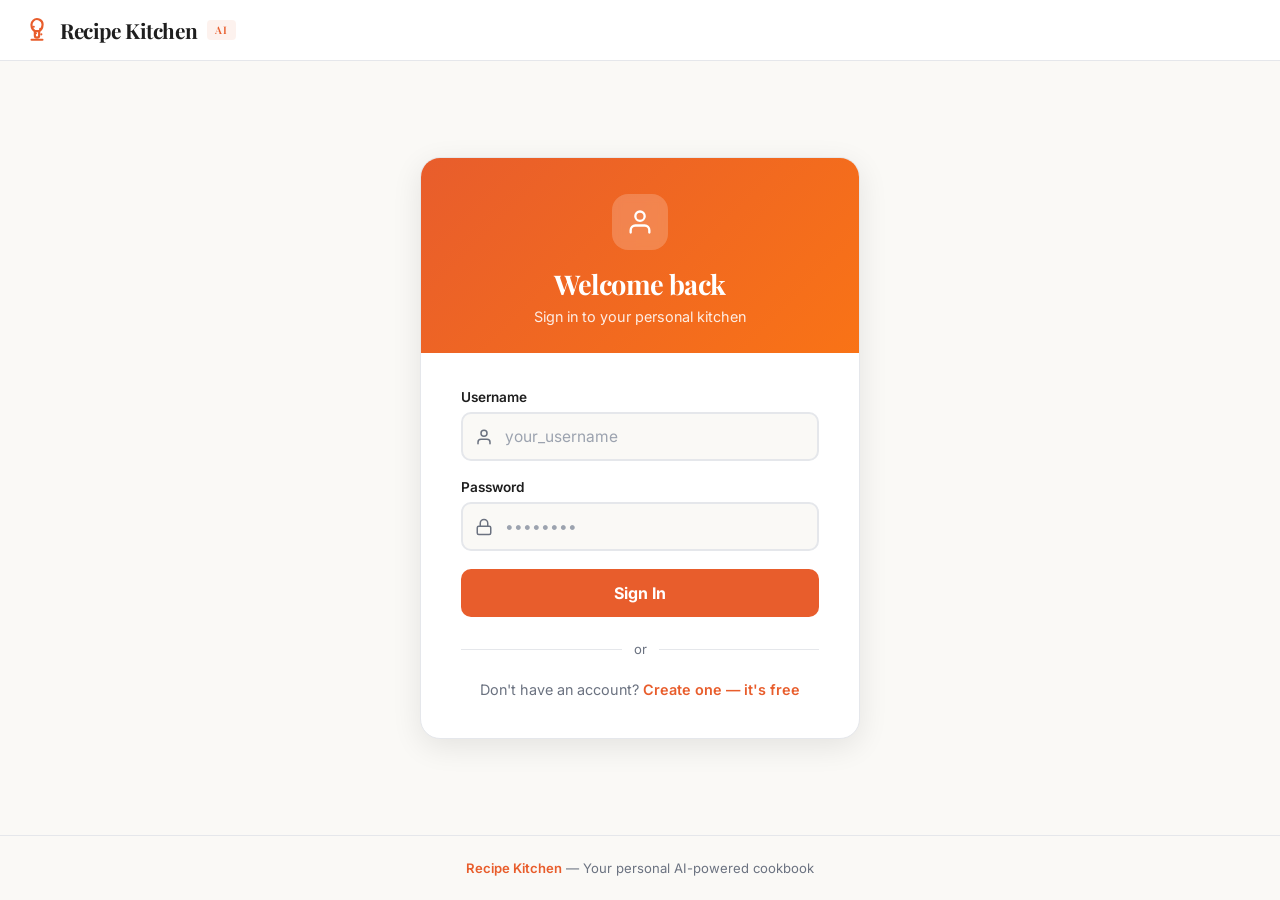
==== templates/login.html @ 34c79866 "Add files via upload" ====
<!DOCTYPE html>
<html lang="en">
<head>
  <meta charset="UTF-8" />
  <meta name="viewport" content="width=device-width, initial-scale=1.0" />
  <title>Sign In — Recipe Kitchen</title>
  <link rel="preconnect" href="https://fonts.googleapis.com" />
  <link rel="preconnect" href="https://fonts.gstatic.com" crossorigin />
  <link href="https://fonts.googleapis.com/css2?family=Inter:wght@400;500;600;700&family=Playfair+Display:wght@700&display=swap" rel="stylesheet" />
  <style>
    *, *::before, *::after { margin: 0; padding: 0; box-sizing: border-box; }

    :root {
      --color-bg: #faf9f6;
      --color-surface: #ffffff;
      --color-primary: #e85d2c;
      --color-primary-hover: #cf4e22;
      --color-text: #1e1e1e;
      --color-text-muted: #6b7280;
      --color-border: #e5e7eb;
      --color-error-bg: #fff1f0;
      --color-error: #dc2626;
      --radius: 12px;
      --shadow-md: 0 4px 12px rgba(0,0,0,0.07);
      --shadow-lg: 0 8px 30px rgba(0,0,0,0.09);
      --font-sans: "Inter", -apple-system, BlinkMacSystemFont, sans-serif;
      --font-display: "Playfair Display", Georgia, serif;
    }

    html { font-size: 16px; }
    body {
      font-family: var(--font-sans);
      background-color: var(--color-bg);
      color: var(--color-text);
      min-height: 100vh;
      display: flex;
      flex-direction: column;
      -webkit-font-smoothing: antialiased;
    }

    /* ── NAVBAR ── */
    .navbar {
      background: rgba(255,255,255,0.92);
      border-bottom: 1px solid var(--color-border);
      padding: 16px 24px;
      backdrop-filter: blur(10px);
      display: flex;
      align-items: center;
      justify-content: space-between;
    }
    .navbar-brand {
      display: flex;
      align-items: center;
      gap: 10px;
      font-family: var(--font-display);
      font-size: 1.3rem;
      font-weight: 700;
      color: var(--color-text);
      text-decoration: none;
      letter-spacing: -0.02em;
    }
    .navbar-brand svg { color: var(--color-primary); }
    .navbar-tag {
      font-size: 0.65rem;
      font-weight: 600;
      text-transform: uppercase;
      letter-spacing: 0.08em;
      color: var(--color-primary);
      background: rgba(232,93,44,0.08);
      padding: 3px 8px;
      border-radius: 4px;
    }

    /* ── MAIN LAYOUT ── */
    .page-wrap {
      flex: 1;
      display: flex;
      align-items: center;
      justify-content: center;
      padding: 48px 24px;
    }

    .auth-card {
      background: var(--color-surface);
      border: 1px solid var(--color-border);
      border-radius: 20px;
      box-shadow: var(--shadow-lg);
      width: 100%;
      max-width: 440px;
      overflow: hidden;
    }

    .auth-card-header {
      background: linear-gradient(135deg, var(--color-primary), #f97316);
      padding: 36px 40px 28px;
      color: #fff;
      text-align: center;
    }
    .auth-card-header .icon-wrap {
      width: 56px;
      height: 56px;
      background: rgba(255,255,255,0.2);
      border-radius: 16px;
      display: flex;
      align-items: center;
      justify-content: center;
      margin: 0 auto 16px;
      backdrop-filter: blur(4px);
    }
    .auth-card-header h1 {
      font-family: var(--font-display);
      font-size: 1.7rem;
      font-weight: 700;
      letter-spacing: -0.02em;
      margin-bottom: 6px;
    }
    .auth-card-header p {
      font-size: 0.9rem;
      opacity: 0.88;
    }

    .auth-card-body {
      padding: 36px 40px 40px;
    }

    /* ── FORM ── */
    .field {
      margin-bottom: 18px;
    }
    .field label {
      display: block;
      font-size: 0.85rem;
      font-weight: 600;
      color: var(--color-text);
      margin-bottom: 7px;
    }
    .input-wrap {
      position: relative;
      display: flex;
      align-items: center;
    }
    .input-wrap svg {
      position: absolute;
      left: 14px;
      color: var(--color-text-muted);
      width: 18px;
      height: 18px;
      pointer-events: none;
      flex-shrink: 0;
    }
    .input-wrap input {
      width: 100%;
      padding: 13px 14px 13px 42px;
      border: 2px solid var(--color-border);
      border-radius: 10px;
      font-size: 0.97rem;
      font-family: var(--font-sans);
      color: var(--color-text);
      background: var(--color-bg);
      outline: none;
      transition: border-color 0.2s, box-shadow 0.2s;
    }
    .input-wrap input:focus {
      border-color: var(--color-primary);
      box-shadow: 0 0 0 4px rgba(232,93,44,0.1);
      background: #fff;
    }
    .input-wrap input::placeholder { color: #9ca3af; }

    /* ── ERROR BANNER ── */
    .error-banner {
      display: none;
      align-items: center;
      gap: 10px;
      background: var(--color-error-bg);
      border: 1px solid #fecaca;
      color: var(--color-error);
      font-size: 0.88rem;
      font-weight: 500;
      padding: 12px 14px;
      border-radius: 10px;
      margin-bottom: 20px;
    }
    .error-banner.visible { display: flex; }
    .error-banner svg { width: 18px; height: 18px; flex-shrink: 0; }

    /* ── SUBMIT BUTTON ── */
    .btn-primary {
      width: 100%;
      background: var(--color-primary);
      color: #fff;
      border: none;
      border-radius: 10px;
      padding: 14px;
      font-size: 1rem;
      font-weight: 700;
      font-family: var(--font-sans);
      cursor: pointer;
      transition: background 0.2s, transform 0.1s;
      display: flex;
      align-items: center;
      justify-content: center;
      gap: 8px;
      margin-top: 8px;
    }
    .btn-primary:hover { background: var(--color-primary-hover); }
    .btn-primary:active { transform: scale(0.98); }
    .btn-primary:disabled {
      opacity: 0.6;
      cursor: not-allowed;
    }
    .spinner {
      width: 18px; height: 18px;
      border: 2px solid rgba(255,255,255,0.4);
      border-top-color: #fff;
      border-radius: 50%;
      animation: spin 0.7s linear infinite;
      display: none;
    }
    .btn-primary.loading .spinner { display: block; }
    .btn-primary.loading .btn-text { display: none; }
    @keyframes spin { to { transform: rotate(360deg); } }

    /* ── DIVIDER ── */
    .divider {
      display: flex;
      align-items: center;
      gap: 12px;
      margin: 24px 0;
      color: var(--color-text-muted);
      font-size: 0.82rem;
    }
    .divider::before, .divider::after {
      content: "";
      flex: 1;
      height: 1px;
      background: var(--color-border);
    }

    /* ── SWITCH LINK ── */
    .switch-link {
      text-align: center;
      font-size: 0.9rem;
      color: var(--color-text-muted);
    }
    .switch-link a {
      color: var(--color-primary);
      font-weight: 600;
      text-decoration: none;
      transition: color 0.15s;
    }
    .switch-link a:hover { color: var(--color-primary-hover); text-decoration: underline; }

    /* ── FOOTER ── */
    .footer {
      text-align: center;
      padding: 24px;
      font-size: 0.82rem;
      color: var(--color-text-muted);
      border-top: 1px solid var(--color-border);
    }
    .footer-brand { font-weight: 600; color: var(--color-primary); }

    /* ── RESPONSIVE ── */
    @media (max-width: 500px) {
      .auth-card-header { padding: 28px 24px 22px; }
      .auth-card-body { padding: 28px 24px 32px; }
    }
  </style>
</head>
<body>

  <!-- Navbar -->
  <nav class="navbar">
    <a href="/" class="navbar-brand">
      <svg width="26" height="26" viewBox="0 0 24 24" fill="none" stroke="currentColor" stroke-width="2" stroke-linecap="round" stroke-linejoin="round">
        <path d="M15 11h.01M11 15h.01M16 16h.01M9 9h.01"/>
        <path d="M8.5 3.5A5 5 0 0 1 17 8c0 3-3 5-3 5H10S7 11 7 8a5 5 0 0 1 1.5-4.5z"/>
        <path d="M10 13v4a2 2 0 0 0 4 0v-4"/>
        <path d="M7 21h10"/>
      </svg>
      Recipe Kitchen
      <span class="navbar-tag">AI</span>
    </a>
  </nav>

  <!-- Page -->
  <main class="page-wrap">
    <div class="auth-card">

      <div class="auth-card-header">
        <div class="icon-wrap">
          <svg width="28" height="28" viewBox="0 0 24 24" fill="none" stroke="#fff" stroke-width="2" stroke-linecap="round" stroke-linejoin="round">
            <path d="M20 21v-2a4 4 0 0 0-4-4H8a4 4 0 0 0-4 4v2"/>
            <circle cx="12" cy="7" r="4"/>
          </svg>
        </div>
        <h1>Welcome back</h1>
        <p>Sign in to your personal kitchen</p>
      </div>

      <div class="auth-card-body">

        <div class="error-banner" id="errorBanner">
          <svg viewBox="0 0 24 24" fill="none" stroke="currentColor" stroke-width="2" stroke-linecap="round" stroke-linejoin="round">
            <circle cx="12" cy="12" r="10"/><line x1="12" y1="8" x2="12" y2="12"/><line x1="12" y1="16" x2="12.01" y2="16"/>
          </svg>
          <span id="errorText"></span>
        </div>

        <div class="field">
          <label for="username">Username</label>
          <div class="input-wrap">
            <svg viewBox="0 0 24 24" fill="none" stroke="currentColor" stroke-width="2" stroke-linecap="round" stroke-linejoin="round">
              <path d="M20 21v-2a4 4 0 0 0-4-4H8a4 4 0 0 0-4 4v2"/><circle cx="12" cy="7" r="4"/>
            </svg>
            <input type="text" id="username" placeholder="your_username" autocomplete="username" />
          </div>
        </div>

        <div class="field">
          <label for="password">Password</label>
          <div class="input-wrap">
            <svg viewBox="0 0 24 24" fill="none" stroke="currentColor" stroke-width="2" stroke-linecap="round" stroke-linejoin="round">
              <rect x="3" y="11" width="18" height="11" rx="2" ry="2"/><path d="M7 11V7a5 5 0 0 1 10 0v4"/>
            </svg>
            <input type="password" id="password" placeholder="••••••••" autocomplete="current-password" />
          </div>
        </div>

        <button class="btn-primary" id="loginBtn" onclick="doLogin()">
          <div class="spinner"></div>
          <span class="btn-text">Sign In</span>
        </button>

        <div class="divider">or</div>

        <div class="switch-link">
          Don't have an account? <a href="/register">Create one — it's free</a>
        </div>

      </div>
    </div>
  </main>

  <footer class="footer">
    <span class="footer-brand">Recipe Kitchen</span> — Your personal AI-powered cookbook
  </footer>

  <script>
    // Allow Enter key to submit
    document.addEventListener("keydown", function(e) {
      if (e.key === "Enter") doLogin();
    });

    function showError(msg) {
      const banner = document.getElementById("errorBanner");
      document.getElementById("errorText").textContent = msg;
      banner.classList.add("visible");
    }

    function clearError() {
      document.getElementById("errorBanner").classList.remove("visible");
    }

    async function doLogin() {
      clearError();
      const btn = document.getElementById("loginBtn");
      const username = document.getElementById("username").value.trim();
      const password = document.getElementById("password").value;

      if (!username || !password) {
        showError("Please enter your username and password.");
        return;
      }

      btn.disabled = true;
      btn.classList.add("loading");

      try {
        const res = await fetch("/api/auth/login", {
          method: "POST",
          headers: { "Content-Type": "application/json" },
          body: JSON.stringify({ username, password }),
        });
        const data = await res.json();
        if (res.ok && data.success) {
          window.location.href = "/";
        } else {
          showError(data.error || "Something went wrong. Please try again.");
        }
      } catch (err) {
        showError("Network error. Please check your connection.");
      } finally {
        btn.disabled = false;
        btn.classList.remove("loading");
      }
    }
  </script>
</body>
</html>
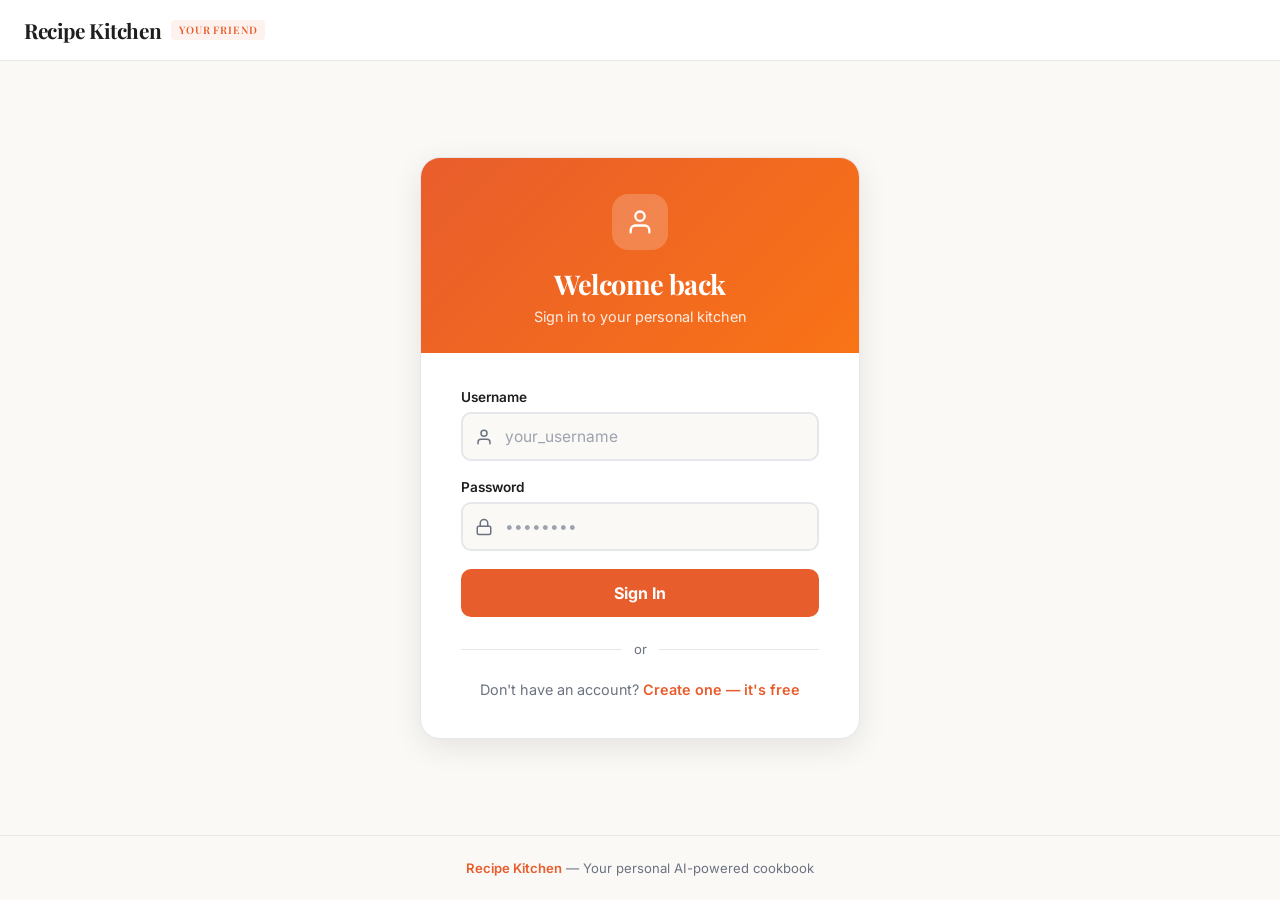
==== commit a79a7a69: "Update login.html" ====
--- a/templates/login.html
+++ b/templates/login.html
@@ -3,7 +3,7 @@
 <head>
   <meta charset="UTF-8" />
   <meta name="viewport" content="width=device-width, initial-scale=1.0" />
-  <title>Sign In — Recipe Kitchen</title>
+  <title>Sign In - Recipe Kitchen</title>
   <link rel="preconnect" href="https://fonts.googleapis.com" />
   <link rel="preconnect" href="https://fonts.gstatic.com" crossorigin />
   <link href="https://fonts.googleapis.com/css2?family=Inter:wght@400;500;600;700&family=Playfair+Display:wght@700&display=swap" rel="stylesheet" />
@@ -273,14 +273,8 @@
   <!-- Navbar -->
   <nav class="navbar">
     <a href="/" class="navbar-brand">
-      <svg width="26" height="26" viewBox="0 0 24 24" fill="none" stroke="currentColor" stroke-width="2" stroke-linecap="round" stroke-linejoin="round">
-        <path d="M15 11h.01M11 15h.01M16 16h.01M9 9h.01"/>
-        <path d="M8.5 3.5A5 5 0 0 1 17 8c0 3-3 5-3 5H10S7 11 7 8a5 5 0 0 1 1.5-4.5z"/>
-        <path d="M10 13v4a2 2 0 0 0 4 0v-4"/>
-        <path d="M7 21h10"/>
-      </svg>
       Recipe Kitchen
-      <span class="navbar-tag">AI</span>
+      <span class="navbar-tag">Your Friend</span>
     </a>
   </nav>
 
@@ -398,4 +392,4 @@
     }
   </script>
 </body>
-</html>+</html>
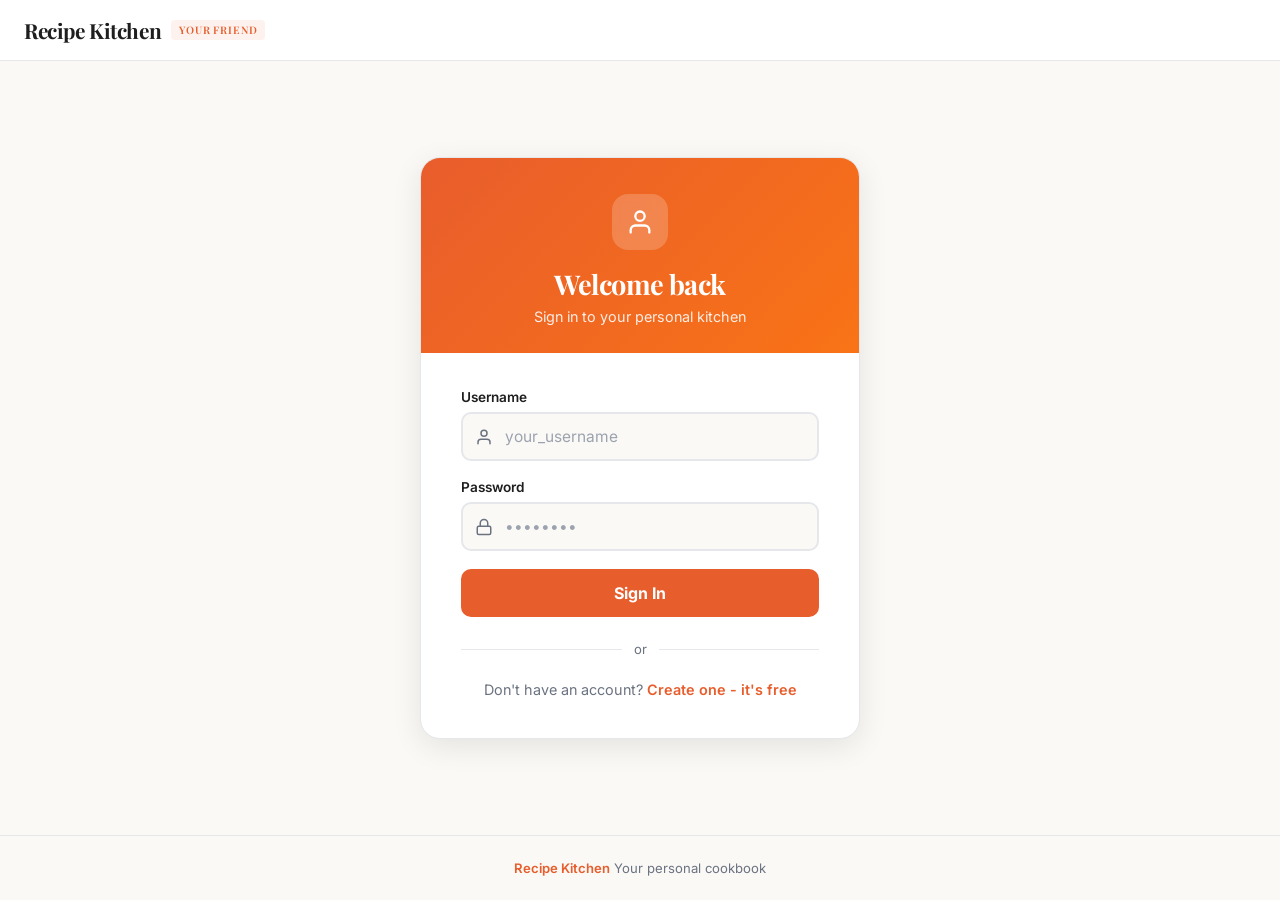
==== commit d6b98c1e: "Fix HTML encoding issues in login template" ====
--- a/templates/login.html
+++ b/templates/login.html
@@ -330,7 +330,7 @@
         <div class="divider">or</div>
 
         <div class="switch-link">
-          Don't have an account? <a href="/register">Create one — it's free</a>
+          Don't have an account? <a href="/register">Create one - it's free</a>
         </div>
 
       </div>
@@ -338,7 +338,7 @@
   </main>
 
   <footer class="footer">
-    <span class="footer-brand">Recipe Kitchen</span> — Your personal AI-powered cookbook
+    <span class="footer-brand">Recipe Kitchen</span> Your personal cookbook
   </footer>
 
   <script>
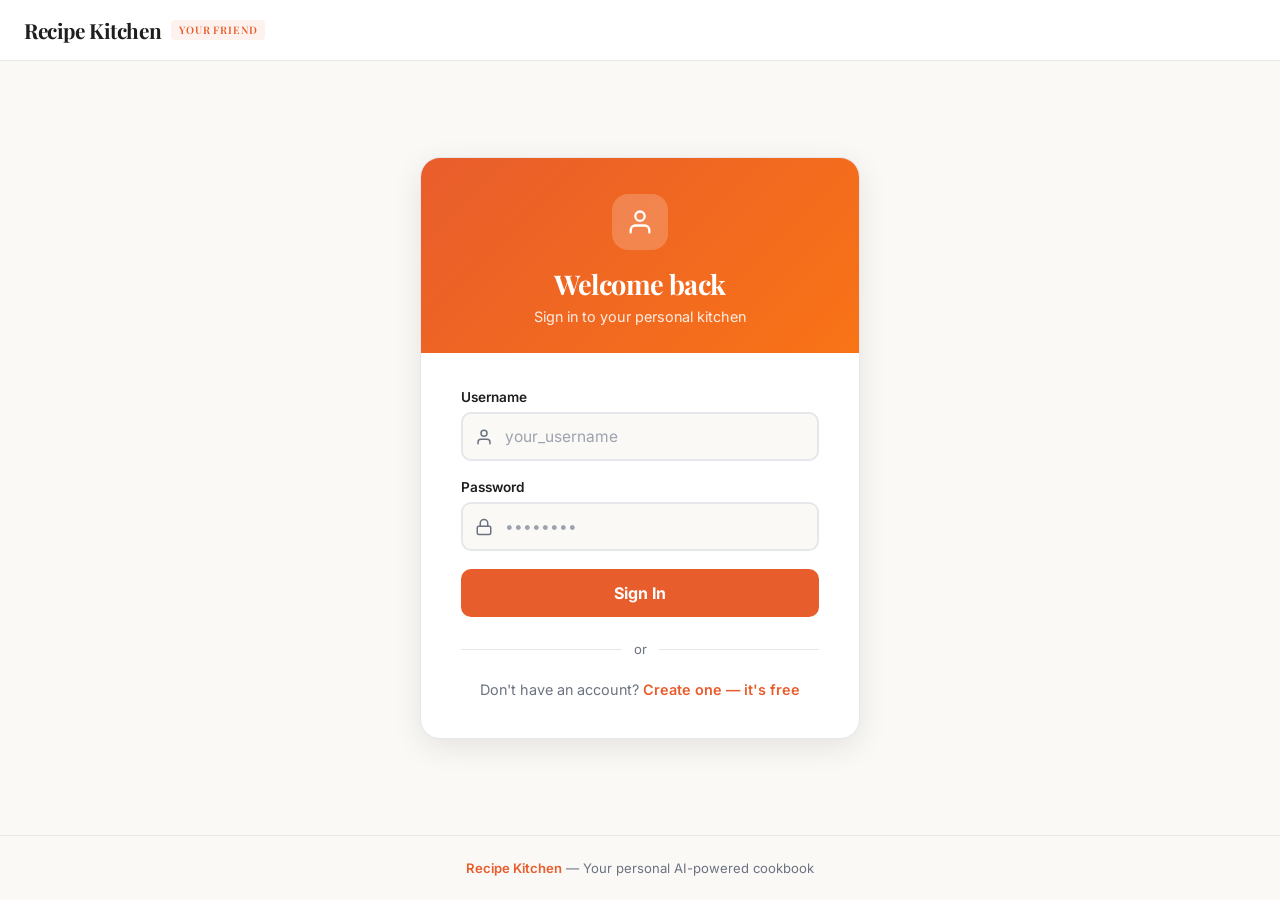
==== commit c913b6c6: "OG changes" ====
--- a/templates/login.html
+++ b/templates/login.html
@@ -330,7 +330,7 @@
         <div class="divider">or</div>
 
         <div class="switch-link">
-          Don't have an account? <a href="/register">Create one - it's free</a>
+          Don't have an account? <a href="/register">Create one — it's free</a>
         </div>
 
       </div>
@@ -338,7 +338,7 @@
   </main>
 
   <footer class="footer">
-    <span class="footer-brand">Recipe Kitchen</span> Your personal cookbook
+    <span class="footer-brand">Recipe Kitchen</span> — Your personal AI-powered cookbook
   </footer>
 
   <script>
@@ -392,4 +392,4 @@
     }
   </script>
 </body>
-</html>
+</html>
